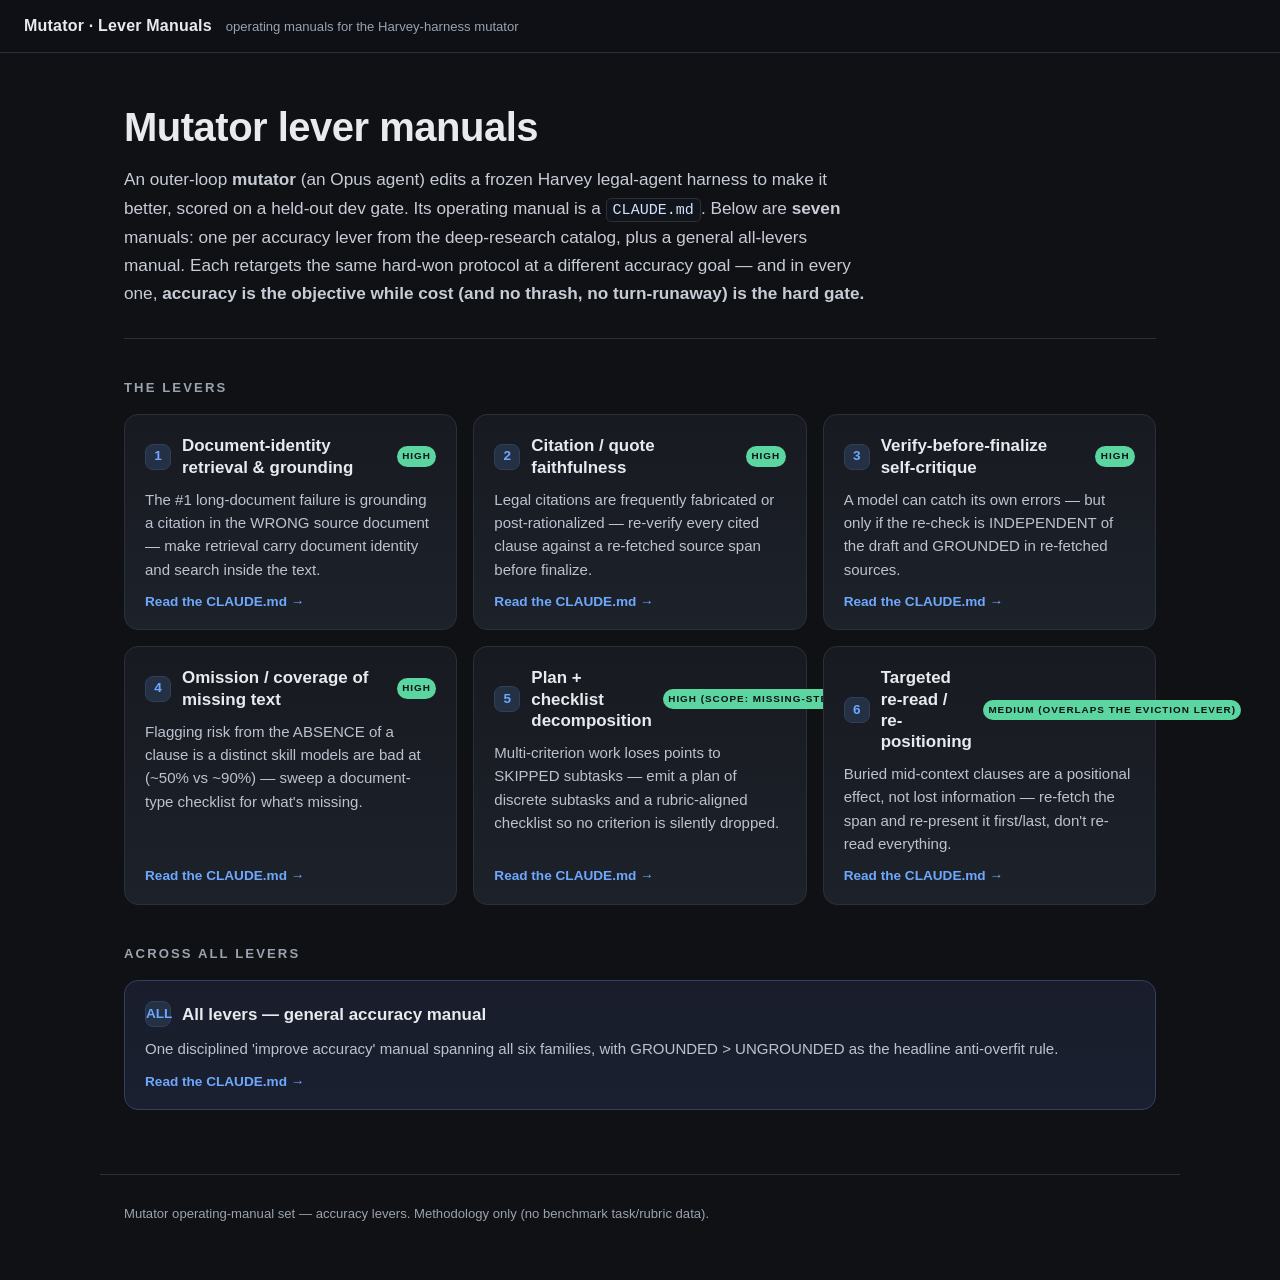
==== index.html @ f007ff62 "Mutator accuracy-lever manuals — static showcase site Seven CLAUDE.md operating manuals (one per acc" ====
<!DOCTYPE html>
<html lang="en">
<head>
<meta charset="utf-8">
<meta name="viewport" content="width=device-width, initial-scale=1">
<title>Mutator lever manuals</title>
<link rel="stylesheet" href="assets/style.css">
</head>
<body>
<header class="topbar">
  <a class="brand" href="index.html">Mutator&nbsp;·&nbsp;Lever&nbsp;Manuals</a>
  <span class="subtle">operating manuals for the Harvey-harness mutator</span>
</header>
<main>

<section class="hero">
  <h1>Mutator lever manuals</h1>
  <p class="lede">An outer-loop <strong>mutator</strong> (an Opus agent) edits a frozen Harvey legal-agent
  harness to make it better, scored on a held-out dev gate. Its operating manual is a <code>CLAUDE.md</code>.
  Below are <strong>seven</strong> manuals: one per accuracy lever from the deep-research catalog, plus a
  general all-levers manual. Each retargets the same hard-won protocol at a different accuracy goal — and in
  every one, <strong>accuracy is the objective while cost (and no thrash, no turn-runaway) is the hard gate.</strong></p>
</section>

<section>
  <h2 class="section-title">The levers</h2>
  <div class="grid">
<a class="card" href="levers/lever1-doc-identity-retrieval.html">
  <div class="card-head"><span class="badge">1</span><h3>Document-identity retrieval &amp; grounding</h3><span class="conf">HIGH</span></div>
  <p class="thesis">The #1 long-document failure is grounding a citation in the WRONG source document — make retrieval carry document identity and search inside the text.</p>
  <span class="card-cta">Read the CLAUDE.md &rarr;</span>
</a>
<a class="card" href="levers/lever2-citation-faithfulness.html">
  <div class="card-head"><span class="badge">2</span><h3>Citation / quote faithfulness</h3><span class="conf">HIGH</span></div>
  <p class="thesis">Legal citations are frequently fabricated or post-rationalized — re-verify every cited clause against a re-fetched source span before finalize.</p>
  <span class="card-cta">Read the CLAUDE.md &rarr;</span>
</a>
<a class="card" href="levers/lever3-verify-before-finalize.html">
  <div class="card-head"><span class="badge">3</span><h3>Verify-before-finalize self-critique</h3><span class="conf">HIGH</span></div>
  <p class="thesis">A model can catch its own errors — but only if the re-check is INDEPENDENT of the draft and GROUNDED in re-fetched sources.</p>
  <span class="card-cta">Read the CLAUDE.md &rarr;</span>
</a>
<a class="card" href="levers/lever4-omission-coverage.html">
  <div class="card-head"><span class="badge">4</span><h3>Omission / coverage of missing text</h3><span class="conf">HIGH</span></div>
  <p class="thesis">Flagging risk from the ABSENCE of a clause is a distinct skill models are bad at (~50% vs ~90%) — sweep a document-type checklist for what&#x27;s missing.</p>
  <span class="card-cta">Read the CLAUDE.md &rarr;</span>
</a>
<a class="card" href="levers/lever5-plan-decomposition.html">
  <div class="card-head"><span class="badge">5</span><h3>Plan + checklist decomposition</h3><span class="conf">HIGH (scope: missing-step / coverage)</span></div>
  <p class="thesis">Multi-criterion work loses points to SKIPPED subtasks — emit a plan of discrete subtasks and a rubric-aligned checklist so no criterion is silently dropped.</p>
  <span class="card-cta">Read the CLAUDE.md &rarr;</span>
</a>
<a class="card" href="levers/lever6-targeted-reposition.html">
  <div class="card-head"><span class="badge">6</span><h3>Targeted re-read / re-positioning</h3><span class="conf">MEDIUM (overlaps the eviction lever)</span></div>
  <p class="thesis">Buried mid-context clauses are a positional effect, not lost information — re-fetch the span and re-present it first/last, don&#x27;t re-read everything.</p>
  <span class="card-cta">Read the CLAUDE.md &rarr;</span>
</a>
  </div>
</section>
<section>
  <h2 class="section-title">Across all levers</h2>
  <div class="grid one">
<a class="card all" href="levers/all-levers-accuracy.html">
  <div class="card-head"><span class="badge">ALL</span><h3>All levers — general accuracy manual</h3></div>
  <p class="thesis">One disciplined &#x27;improve accuracy&#x27; manual spanning all six families, with GROUNDED &gt; UNGROUNDED as the headline anti-overfit rule.</p>
  <span class="card-cta">Read the CLAUDE.md &rarr;</span>
</a>
  </div>
</section>

</main>
<footer class="foot">
  <span>Mutator operating-manual set — accuracy levers. Methodology only (no benchmark task/rubric data).</span>
</footer>
</body>
</html>
---- assets/style.css ----
:root{
  --bg:#0f1115; --panel:#171a21; --panel2:#1d2129; --ink:#e8eaed; --muted:#9aa3af;
  --line:#2a2f3a; --accent:#6ea8fe; --accent2:#8b9cff; --code-bg:#11141a; --code-ink:#cfe3ff;
  --good:#5bd6a0; --warn:#e9c46a; --maxw:1080px;
}
*{box-sizing:border-box}
html{-webkit-text-size-adjust:100%}
body{
  margin:0; background:var(--bg); color:var(--ink);
  font:16px/1.65 -apple-system,BlinkMacSystemFont,"Segoe UI",Roboto,Helvetica,Arial,sans-serif;
}
a{color:var(--accent); text-decoration:none}
a:hover{text-decoration:underline}
code{
  font-family:"SF Mono",ui-monospace,SFMono-Regular,Menlo,Consolas,monospace;
  font-size:.875em; background:var(--code-bg); color:var(--code-ink);
  padding:.12em .4em; border-radius:5px; border:1px solid var(--line);
}
.topbar{
  position:sticky; top:0; z-index:5; display:flex; align-items:baseline; gap:14px; flex-wrap:wrap;
  padding:13px 24px; background:rgba(15,17,21,.86); backdrop-filter:saturate(140%) blur(8px);
  border-bottom:1px solid var(--line);
}
.brand{font-weight:700; letter-spacing:.2px; color:var(--ink)}
.brand:hover{text-decoration:none; color:var(--accent)}
.subtle{color:var(--muted); font-size:.82rem}
main{max-width:var(--maxw); margin:0 auto; padding:0 24px 64px}
.foot{max-width:var(--maxw); margin:0 auto; padding:28px 24px 56px; color:var(--muted); font-size:.82rem; border-top:1px solid var(--line)}

/* hero / index */
.hero{padding:52px 0 30px; border-bottom:1px solid var(--line); margin-bottom:34px}
.hero h1{font-size:2.5rem; line-height:1.1; margin:0 0 16px; letter-spacing:-.5px}
.lede{font-size:1.075rem; color:#c7ccd6; max-width:78ch; margin:0}
.section-title{font-size:.82rem; text-transform:uppercase; letter-spacing:.16em; color:var(--muted); margin:38px 0 16px; font-weight:600}
.grid{display:grid; grid-template-columns:repeat(auto-fill,minmax(330px,1fr)); gap:16px}
.grid.one{grid-template-columns:1fr}
.card{
  display:flex; flex-direction:column; gap:10px; padding:20px 20px 16px;
  background:linear-gradient(180deg,var(--panel),var(--panel2)); border:1px solid var(--line);
  border-radius:14px; color:var(--ink); transition:border-color .15s, transform .15s, box-shadow .15s;
}
.card:hover{text-decoration:none; transform:translateY(-2px);
  border-color:var(--accent); box-shadow:0 8px 30px -16px rgba(110,168,254,.5)}
.card.all{background:linear-gradient(180deg,#191d2b,#1a2030); border-color:#33405e}
.card-head{display:flex; align-items:center; gap:11px}
.card-head h3{margin:0; font-size:1.06rem; line-height:1.25; flex:1}
.badge{
  flex:none; width:26px; height:26px; display:grid; place-items:center; border-radius:8px;
  background:#243044; color:var(--accent); font-weight:700; font-size:.85rem; border:1px solid #31405a;
}
.badge.big{width:46px; height:46px; font-size:1.15rem; border-radius:12px}
.conf{font-size:.62rem; letter-spacing:.1em; font-weight:700; color:#0f1115; background:var(--good);
  padding:.2em .55em; border-radius:999px; text-transform:uppercase; white-space:nowrap}
.thesis{margin:0; color:#bcc3cf; font-size:.94rem; line-height:1.55}
.card-cta{margin-top:auto; color:var(--accent); font-size:.85rem; font-weight:600}

/* lever page header */
.crumbs{padding:22px 0 0; color:var(--muted); font-size:.85rem}
.crumbs span{margin:0 6px; color:var(--line)}
.lever-head{display:flex; gap:18px; align-items:flex-start; padding:16px 0 8px}
.lever-head h1{margin:0 0 8px; font-size:2rem; letter-spacing:-.4px; line-height:1.12}
.lever-thesis{font-size:1.02rem; color:#c7ccd6; max-width:80ch}
.meta-strip{display:grid; grid-template-columns:repeat(auto-fit,minmax(210px,1fr)); gap:1px;
  background:var(--line); border:1px solid var(--line); border-radius:12px; overflow:hidden; margin:18px 0 8px}
.meta-item{background:var(--panel); padding:12px 14px; display:flex; flex-direction:column; gap:3px}
.meta-k{font-size:.66rem; text-transform:uppercase; letter-spacing:.13em; color:var(--muted); font-weight:600}
.meta-v{font-size:.9rem; color:#dfe3ea}
.doc-meta{color:var(--muted); font-size:.8rem; margin:14px 0 0}

/* the rendered manual */
.doc{
  margin-top:18px; padding:30px 34px; background:var(--panel); border:1px solid var(--line);
  border-radius:16px;
}
.doc h1{font-size:1.55rem; margin:0 0 6px; letter-spacing:-.3px}
.doc h2{font-size:1.22rem; margin:34px 0 12px; padding-top:18px; border-top:1px solid var(--line); letter-spacing:-.2px}
.doc h2:first-of-type{border-top:0; padding-top:0; margin-top:6px}
.doc h3{font-size:1.02rem; margin:24px 0 10px}
.doc p{margin:12px 0; color:#d5dae2}
.doc ul,.doc ol{margin:12px 0; padding-left:24px}
.doc li{margin:7px 0; color:#d5dae2}
.doc li::marker{color:var(--accent)}
.doc strong{color:#fff; font-weight:650}
.doc em{color:#e4d9b8; font-style:italic}
.doc hr{border:0; border-top:1px solid var(--line); margin:26px 0}
.doc blockquote{
  margin:18px 0; padding:6px 18px; border-left:3px solid var(--accent2);
  background:var(--panel2); border-radius:0 10px 10px 0;
}
.doc blockquote p{color:#cdd3dd}
.table-wrap{overflow-x:auto; margin:16px 0; border:1px solid var(--line); border-radius:12px}
.doc table{border-collapse:collapse; width:100%; font-size:.92rem}
.doc th,.doc td{text-align:left; padding:11px 14px; border-bottom:1px solid var(--line); vertical-align:top}
.doc th{background:var(--panel2); color:#eef1f6; font-weight:650; white-space:nowrap}
.doc tr:last-child td{border-bottom:0}
.doc td code,.doc th code{white-space:nowrap}

@media (max-width:560px){
  .hero h1{font-size:2rem}
  .lever-head{flex-direction:column; gap:10px}
  .doc{padding:22px 18px}
}
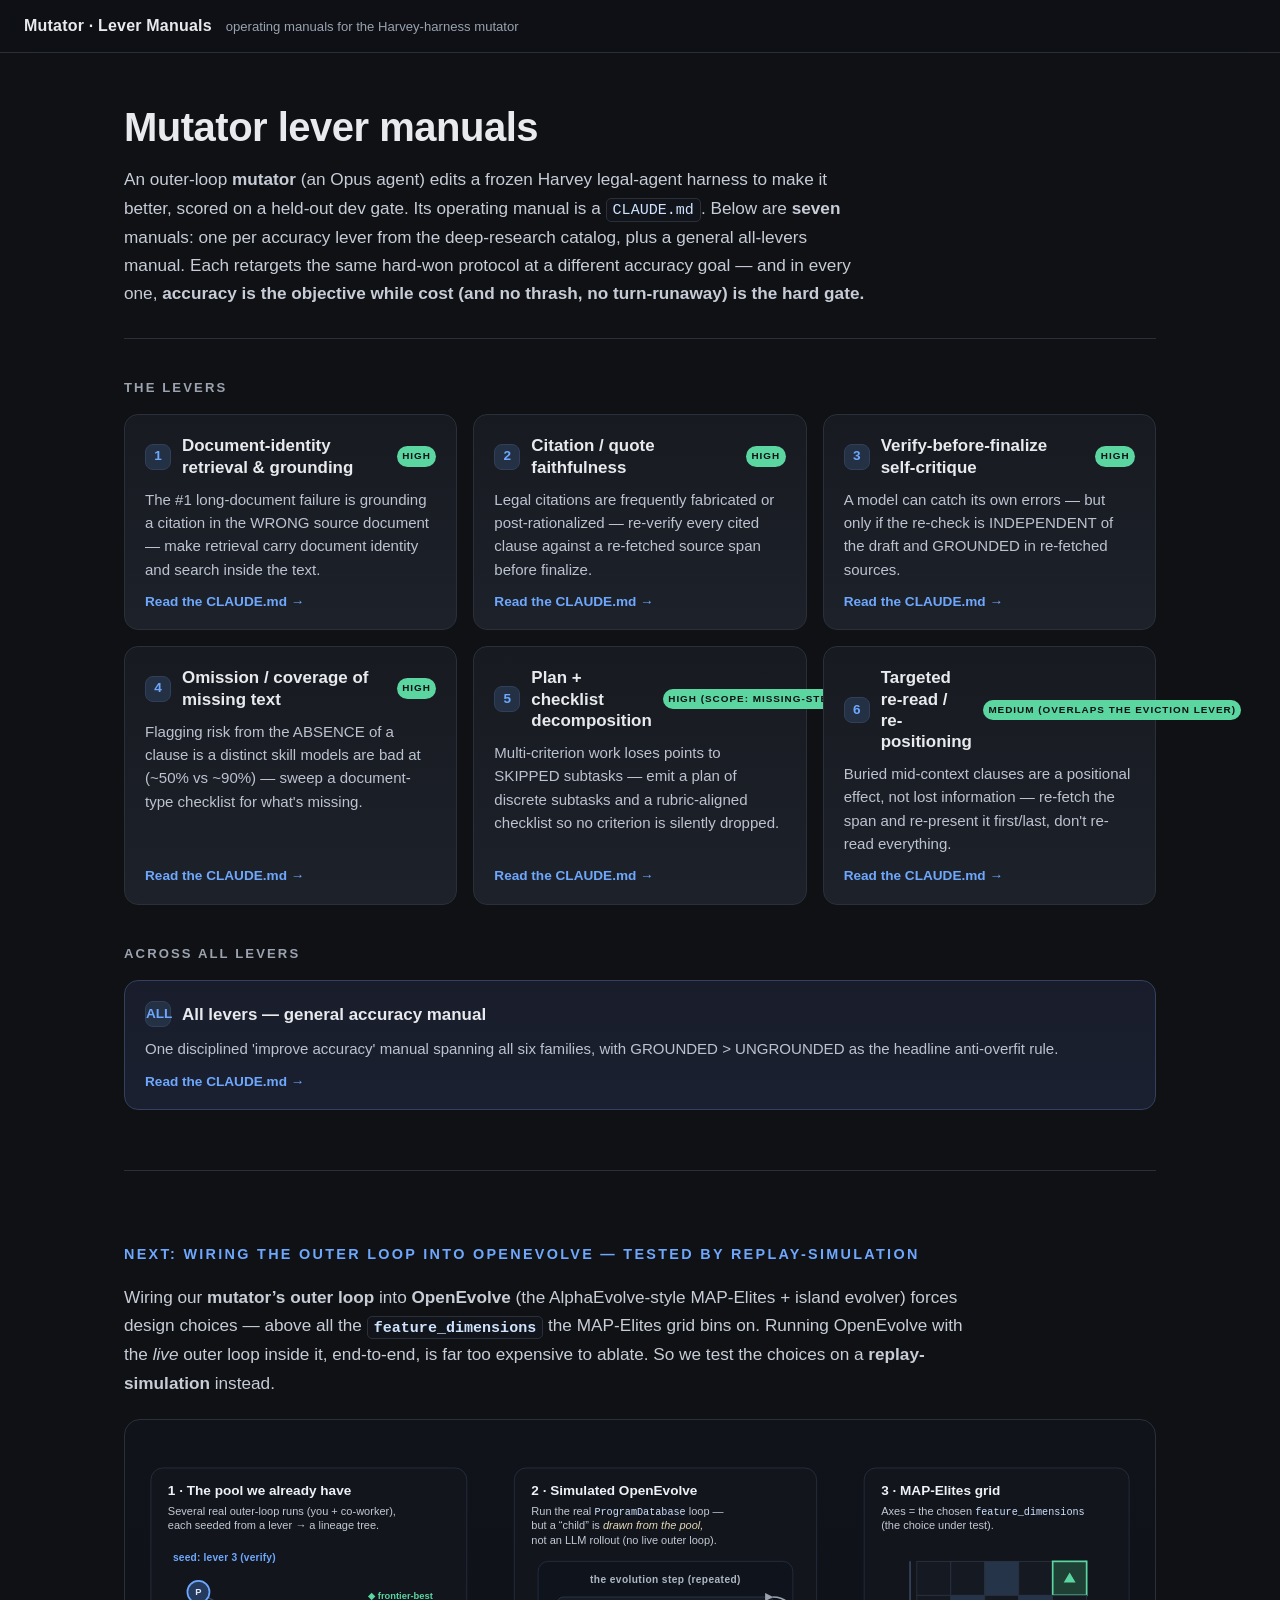
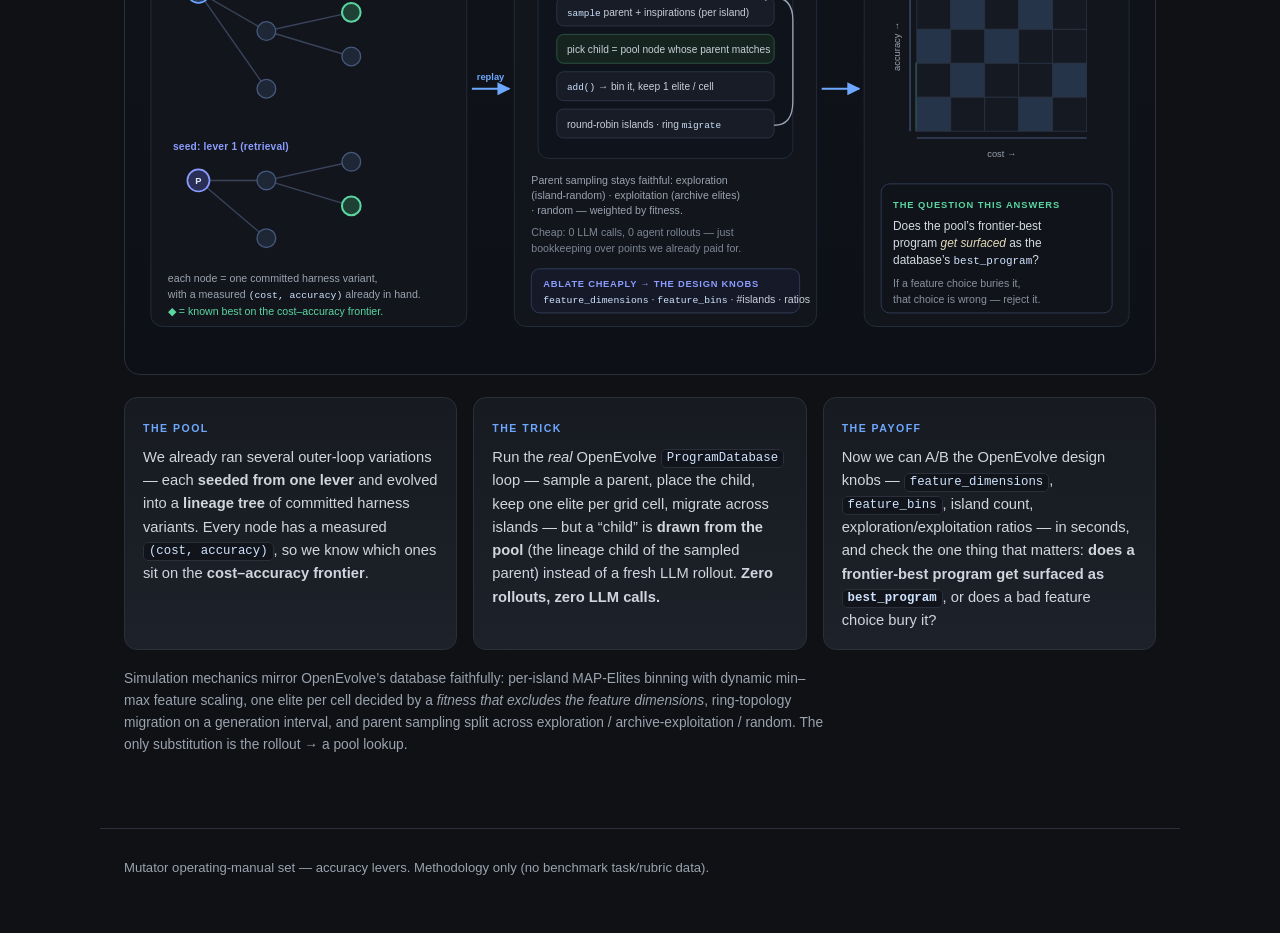
==== commit 642cbf9d: "Add bottom illustration: OpenEvolve replay-simulation plan New index section illustrating how we'll " ====
--- a/index.html
+++ b/index.html
@@ -68,6 +68,206 @@
   </div>
 </section>
 
+<section class="evolve">
+  <h2 class="section-title">Next: wiring the outer loop into OpenEvolve &mdash; tested by replay-simulation</h2>
+  <p class="lede evolve-lede">Wiring our <strong>mutator&rsquo;s outer loop</strong> into <strong>OpenEvolve</strong>
+  (the AlphaEvolve-style MAP-Elites + island evolver) forces design choices &mdash; above all the
+  <strong><code>feature_dimensions</code></strong> the MAP-Elites grid bins on. Running OpenEvolve with the
+  <em>live</em> outer loop inside it, end-to-end, is far too expensive to ablate. So we test the choices on a
+  <strong>replay-simulation</strong> instead.</p>
+  <div class="evolve-figure">
+    
+<svg viewBox="0 0 1180 620" role="img"
+     aria-label="Replay-simulation of OpenEvolve over a pre-computed lineage-tree pool of outer-loop runs, to cheaply ablate the MAP-Elites feature dimensions."
+     xmlns="http://www.w3.org/2000/svg" class="evolve-svg">
+  <defs>
+    <marker id="ar" viewBox="0 0 10 10" refX="9" refY="5" markerWidth="7" markerHeight="7" orient="auto-start-end">
+      <path d="M0 0L10 5L0 10z" fill="#6ea8fe"/>
+    </marker>
+    <marker id="arw" viewBox="0 0 10 10" refX="9" refY="5" markerWidth="6" markerHeight="6" orient="auto-start-end">
+      <path d="M0 0L10 5L0 10z" fill="#9aa3af"/>
+    </marker>
+    <linearGradient id="frontier" x1="0" y1="1" x2="1" y2="0">
+      <stop offset="0" stop-color="#5bd6a0"/><stop offset="1" stop-color="#8b9cff"/>
+    </linearGradient>
+  </defs>
+
+  <!-- ============================ PANEL 1 : the POOL ====================== -->
+  <g>
+    <rect x="14" y="40" width="372" height="540" rx="14" class="panel-box"/>
+    <text x="34" y="72" class="svg-h">1 &#183; The pool we already have</text>
+    <text x="34" y="95" class="svg-sub">Several real outer-loop runs (you + co-worker),</text>
+    <text x="34" y="112" class="svg-sub">each seeded from a lever &#8594; a lineage tree.</text>
+
+    <!-- lineage tree: two seeded parents, each evolving children -->
+    <!-- parent A (lever-seeded) -->
+    <text x="40" y="150" class="svg-tag accent">seed: lever&#160;3 (verify)</text>
+    <line x1="70" y1="186" x2="150" y2="232" class="edge"/>
+    <line x1="70" y1="186" x2="150" y2="300" class="edge"/>
+    <line x1="150" y1="232" x2="250" y2="210" class="edge"/>
+    <line x1="150" y1="232" x2="250" y2="262" class="edge"/>
+    <circle cx="70"  cy="186" r="13" class="node parent"/>
+    <circle cx="150" cy="232" r="11" class="node"/>
+    <circle cx="150" cy="300" r="11" class="node"/>
+    <circle cx="250" cy="210" r="11" class="node frontier-node"/>
+    <circle cx="250" cy="262" r="11" class="node"/>
+    <text x="70"  y="190" class="nlab">P</text>
+    <text x="270" y="194" class="nlab small frontier-tx">&#9670; frontier-best</text>
+
+    <!-- parent B (different lever seed) -->
+    <text x="40" y="372" class="svg-tag accent2">seed: lever&#160;1 (retrieval)</text>
+    <line x1="70" y1="408" x2="150" y2="408" class="edge"/>
+    <line x1="150" y1="408" x2="250" y2="386" class="edge"/>
+    <line x1="150" y1="408" x2="250" y2="438" class="edge"/>
+    <line x1="70" y1="408" x2="150" y2="476" class="edge"/>
+    <circle cx="70"  cy="408" r="13" class="node parent2"/>
+    <circle cx="150" cy="408" r="11" class="node"/>
+    <circle cx="250" cy="386" r="11" class="node"/>
+    <circle cx="250" cy="438" r="11" class="node frontier-node"/>
+    <circle cx="150" cy="476" r="11" class="node"/>
+    <text x="70" y="412" class="nlab">P</text>
+
+    <!-- each node carries (cost, acc) -->
+    <text x="34" y="528" class="svg-note">each node = one committed harness variant,</text>
+    <text x="34" y="546" class="svg-note">with a measured <tspan class="mono">(cost, accuracy)</tspan> already in hand.</text>
+    <text x="34" y="566" class="svg-note frontier-tx">&#9670; = known best on the cost&#8211;accuracy frontier.</text>
+  </g>
+
+  <!-- arrow pool -> sim -->
+  <line x1="392" y1="300" x2="436" y2="300" class="flow" marker-end="url(#ar)"/>
+  <text x="414" y="290" class="svg-flowlab" text-anchor="middle">replay</text>
+
+  <!-- ===================== PANEL 2 : the SIMULATION ====================== -->
+  <g>
+    <rect x="442" y="40" width="356" height="540" rx="14" class="panel-box"/>
+    <text x="462" y="72" class="svg-h">2 &#183; Simulated OpenEvolve</text>
+    <text x="462" y="95" class="svg-sub">Run the real <tspan class="mono">ProgramDatabase</tspan> loop &#8212;</text>
+    <text x="462" y="112" class="svg-sub">but a &#8220;child&#8221; is <tspan class="em">drawn from the pool,</tspan></text>
+    <text x="462" y="129" class="svg-sub">not an LLM rollout (no live outer loop).</text>
+
+    <!-- the loop ring -->
+    <g class="loopbox">
+      <rect x="470" y="150" width="300" height="232" rx="12" class="loop-bg"/>
+      <text x="620" y="176" class="svg-step" text-anchor="middle">the evolution step (repeated)</text>
+
+      <rect x="492" y="192" width="256" height="34" rx="8" class="step-card"/>
+      <text x="504" y="214" class="step-tx"><tspan class="mono">sample</tspan> parent + inspirations (per island)</text>
+
+      <rect x="492" y="236" width="256" height="34" rx="8" class="step-card pick"/>
+      <text x="504" y="258" class="step-tx">pick child = pool node whose parent matches</text>
+
+      <rect x="492" y="280" width="256" height="34" rx="8" class="step-card"/>
+      <text x="504" y="302" class="step-tx"><tspan class="mono">add()</tspan> &#8594; bin it, keep 1 elite / cell</text>
+
+      <rect x="492" y="324" width="256" height="34" rx="8" class="step-card"/>
+      <text x="504" y="346" class="step-tx">round-robin islands &#183; ring <tspan class="mono">migrate</tspan></text>
+
+      <!-- recirculation arrow -->
+      <path d="M748 343 q22 0 22 -28 v-96 q0 -27 -24 -27" class="flow thin" fill="none" marker-end="url(#arw)"/>
+    </g>
+
+    <text x="462" y="412" class="svg-note">Parent sampling stays faithful: exploration</text>
+    <text x="462" y="430" class="svg-note">(island-random) &#183; exploitation (archive elites)</text>
+    <text x="462" y="448" class="svg-note">&#183; random &#8212; weighted by fitness.</text>
+    <text x="462" y="474" class="svg-note dim">Cheap: 0 LLM calls, 0 agent rollouts &#8212; just</text>
+    <text x="462" y="492" class="svg-note dim">bookkeeping over points we already paid for.</text>
+
+    <rect x="462" y="512" width="316" height="52" rx="10" class="knob-box"/>
+    <text x="476" y="533" class="knob-h">ablate cheaply &#8594; the design knobs</text>
+    <text x="476" y="552" class="knob-tx"><tspan class="mono">feature_dimensions</tspan> &#183; <tspan class="mono">feature_bins</tspan> &#183; #islands &#183; ratios</text>
+  </g>
+
+  <!-- arrow sim -> grid -->
+  <line x1="804" y1="300" x2="848" y2="300" class="flow" marker-end="url(#ar)"/>
+
+  <!-- ===================== PANEL 3 : grid + verdict ====================== -->
+  <g>
+    <rect x="854" y="40" width="312" height="540" rx="14" class="panel-box"/>
+    <text x="874" y="72" class="svg-h">3 &#183; MAP-Elites grid</text>
+    <text x="874" y="95" class="svg-sub">Axes = the chosen <tspan class="mono">feature_dimensions</tspan></text>
+    <text x="874" y="112" class="svg-sub">(the choice under test).</text>
+
+    <!-- grid: 5x5 cells, axes accuracy (y) vs cost (x) -->
+    <g transform="translate(916,150)">
+      <!-- frontier sweep behind cells -->
+      <path d="M0 200 L0 120 Q90 70 200 0" stroke="url(#frontier)" stroke-width="3" fill="none" opacity="0.5"/>
+      <!-- cells -->
+      <g class="cellgrid">
+        <rect x="0"   y="0"   width="40" height="40" class="cell"/>
+        <rect x="40"  y="0"   width="40" height="40" class="cell"/>
+        <rect x="80"  y="0"   width="40" height="40" class="cell occ"/>
+        <rect x="120" y="0"   width="40" height="40" class="cell"/>
+        <rect x="160" y="0"   width="40" height="40" class="cell win"/>
+        <rect x="0"   y="40"  width="40" height="40" class="cell"/>
+        <rect x="40"  y="40"  width="40" height="40" class="cell occ"/>
+        <rect x="80"  y="40"  width="40" height="40" class="cell"/>
+        <rect x="120" y="40"  width="40" height="40" class="cell occ"/>
+        <rect x="160" y="40"  width="40" height="40" class="cell"/>
+        <rect x="0"   y="80"  width="40" height="40" class="cell occ"/>
+        <rect x="40"  y="80"  width="40" height="40" class="cell"/>
+        <rect x="80"  y="80"  width="40" height="40" class="cell occ"/>
+        <rect x="120" y="80"  width="40" height="40" class="cell"/>
+        <rect x="160" y="80"  width="40" height="40" class="cell"/>
+        <rect x="0"   y="120" width="40" height="40" class="cell"/>
+        <rect x="40"  y="120" width="40" height="40" class="cell occ"/>
+        <rect x="80"  y="120" width="40" height="40" class="cell"/>
+        <rect x="120" y="120" width="40" height="40" class="cell"/>
+        <rect x="160" y="120" width="40" height="40" class="cell occ"/>
+        <rect x="0"   y="160" width="40" height="40" class="cell occ"/>
+        <rect x="40"  y="160" width="40" height="40" class="cell"/>
+        <rect x="80"  y="160" width="40" height="40" class="cell"/>
+        <rect x="120" y="160" width="40" height="40" class="cell occ"/>
+        <rect x="160" y="160" width="40" height="40" class="cell"/>
+      </g>
+      <!-- the winning cell gets the frontier marker -->
+      <path d="M180 13 l7 12 l-14 0 z" class="winmark"/>
+      <!-- axes -->
+      <line x1="0" y1="208" x2="200" y2="208" class="axis"/>
+      <line x1="-8" y1="0" x2="-8" y2="200" class="axis"/>
+      <text x="100" y="230" class="axlab" text-anchor="middle">cost &#8594;</text>
+      <text x="-20" y="100" class="axlab" text-anchor="middle" transform="rotate(-90,-20,100)">accuracy &#8594;</text>
+    </g>
+
+    <!-- verdict -->
+    <rect x="874" y="412" width="272" height="152" rx="10" class="verdict-box"/>
+    <text x="888" y="440" class="verdict-h">the question this answers</text>
+    <text x="888" y="466" class="verdict-tx">Does the pool&#8217;s frontier-best</text>
+    <text x="888" y="486" class="verdict-tx">program <tspan class="em">get surfaced</tspan> as the</text>
+    <text x="888" y="506" class="verdict-tx">database&#8217;s <tspan class="mono">best_program</tspan>?</text>
+    <text x="888" y="534" class="verdict-tx dim">If a feature choice buries it,</text>
+    <text x="888" y="552" class="verdict-tx dim">that choice is wrong &#8212; reject it.</text>
+  </g>
+</svg>
+
+  </div>
+  <div class="evolve-cards">
+    <div class="ec">
+      <span class="ec-k">The pool</span>
+      <p>We already ran several outer-loop variations &mdash; each <strong>seeded from one lever</strong> and
+      evolved into a <strong>lineage tree</strong> of committed harness variants. Every node has a measured
+      <code>(cost, accuracy)</code>, so we know which ones sit on the <strong>cost&ndash;accuracy frontier</strong>.</p>
+    </div>
+    <div class="ec">
+      <span class="ec-k">The trick</span>
+      <p>Run the <em>real</em> OpenEvolve <code>ProgramDatabase</code> loop &mdash; sample a parent, place the
+      child, keep one elite per grid cell, migrate across islands &mdash; but a &ldquo;child&rdquo; is
+      <strong>drawn from the pool</strong> (the lineage child of the sampled parent) instead of a fresh LLM
+      rollout. <strong>Zero rollouts, zero LLM calls.</strong></p>
+    </div>
+    <div class="ec">
+      <span class="ec-k">The payoff</span>
+      <p>Now we can A/B the OpenEvolve design knobs &mdash; <code>feature_dimensions</code>,
+      <code>feature_bins</code>, island count, exploration/exploitation ratios &mdash; in seconds, and check the
+      one thing that matters: <strong>does a frontier-best program get surfaced as <code>best_program</code></strong>,
+      or does a bad feature choice bury it?</p>
+    </div>
+  </div>
+  <p class="evolve-foot">Simulation mechanics mirror OpenEvolve&rsquo;s database faithfully: per-island MAP-Elites
+  binning with dynamic min&ndash;max feature scaling, one elite per cell decided by a <em>fitness that excludes the
+  feature dimensions</em>, ring-topology migration on a generation interval, and parent sampling split across
+  exploration / archive-exploitation / random. The only substitution is the rollout &rarr; a pool lookup.</p>
+</section>
+
 </main>
 <footer class="foot">
   <span>Mutator operating-manual set — accuracy levers. Methodology only (no benchmark task/rubric data).</span>
--- a/assets/style.css
+++ b/assets/style.css
@@ -95,6 +95,68 @@
 .doc tr:last-child td{border-bottom:0}
 .doc td code,.doc th code{white-space:nowrap}
 
+/* ===== bottom illustration: OpenEvolve replay-simulation ===== */
+.evolve{margin-top:60px; padding-top:34px; border-top:1px solid var(--line)}
+.evolve .section-title{color:var(--accent); font-size:.9rem}
+.evolve-lede{margin:0 0 22px; max-width:88ch}
+.evolve-figure{
+  background:linear-gradient(180deg,#10131a,#0d1016); border:1px solid var(--line);
+  border-radius:16px; padding:14px; overflow-x:auto;
+}
+.evolve-svg{display:block; width:100%; min-width:980px; height:auto}
+.evolve-cards{display:grid; grid-template-columns:repeat(3,1fr); gap:16px; margin:22px 0 8px}
+.ec{background:linear-gradient(180deg,var(--panel),var(--panel2)); border:1px solid var(--line);
+  border-radius:13px; padding:16px 18px}
+.ec-k{display:inline-block; font-size:.66rem; letter-spacing:.14em; text-transform:uppercase;
+  font-weight:700; color:var(--accent); margin-bottom:8px}
+.ec p{margin:0; font-size:.92rem; line-height:1.58; color:#d0d5de}
+.ec code{font-size:.84em}
+.evolve-foot{margin:18px 0 8px; font-size:.86rem; line-height:1.6; color:var(--muted); max-width:92ch}
+
+/* SVG primitives */
+.evolve-svg .panel-box{fill:#12151c; stroke:#283040; stroke-width:1}
+.evolve-svg .svg-h{fill:#eef1f6; font:700 16px -apple-system,BlinkMacSystemFont,"Segoe UI",Roboto,sans-serif}
+.evolve-svg .svg-sub{fill:#c2c9d4; font:13px -apple-system,BlinkMacSystemFont,"Segoe UI",Roboto,sans-serif}
+.evolve-svg .svg-step{fill:#aeb6c2; font:600 12px -apple-system,BlinkMacSystemFont,"Segoe UI",Roboto,sans-serif; letter-spacing:.04em}
+.evolve-svg .svg-note{fill:#9aa3af; font:12.5px -apple-system,BlinkMacSystemFont,"Segoe UI",Roboto,sans-serif}
+.evolve-svg .svg-note.dim{fill:#7d8593}
+.evolve-svg .svg-tag{font:700 12px -apple-system,BlinkMacSystemFont,"Segoe UI",Roboto,sans-serif; letter-spacing:.02em}
+.evolve-svg .svg-tag.accent{fill:#6ea8fe}
+.evolve-svg .svg-tag.accent2{fill:#8b9cff}
+.evolve-svg .svg-flowlab{fill:#6ea8fe; font:600 11px -apple-system,BlinkMacSystemFont,"Segoe UI",Roboto,sans-serif}
+.evolve-svg .mono{font-family:"SF Mono",ui-monospace,SFMono-Regular,Menlo,Consolas,monospace; fill:#cfe3ff; font-size:.92em}
+.evolve-svg .em{fill:#e4d9b8; font-style:italic}
+.evolve-svg .edge{stroke:#39435a; stroke-width:1.6}
+.evolve-svg .node{fill:#1d2735; stroke:#46597d; stroke-width:1.6}
+.evolve-svg .node.parent{fill:#243a5e; stroke:#6ea8fe; stroke-width:2}
+.evolve-svg .node.parent2{fill:#2a2f57; stroke:#8b9cff; stroke-width:2}
+.evolve-svg .node.frontier-node{fill:#1e4035; stroke:#5bd6a0; stroke-width:2.4}
+.evolve-svg .nlab{fill:#dfe6f0; font:600 11px -apple-system,BlinkMacSystemFont,sans-serif; text-anchor:middle}
+.evolve-svg .nlab.small{font-size:11px; text-anchor:start}
+.evolve-svg .frontier-tx{fill:#5bd6a0}
+.evolve-svg .flow{stroke:#6ea8fe; stroke-width:2.2; fill:none}
+.evolve-svg .flow.thin{stroke:#9aa3af; stroke-width:1.6}
+.evolve-svg .loop-bg{fill:#0f141c; stroke:#283040; stroke-width:1}
+.evolve-svg .step-card{fill:#171c26; stroke:#2e3848; stroke-width:1}
+.evolve-svg .step-card.pick{fill:#16241f; stroke:#2f5a48}
+.evolve-svg .step-tx{fill:#c8cfda; font:12px -apple-system,BlinkMacSystemFont,"Segoe UI",Roboto,sans-serif}
+.evolve-svg .knob-box{fill:#161a28; stroke:#33405e; stroke-width:1}
+.evolve-svg .knob-h{fill:#8b9cff; font:700 11px -apple-system,BlinkMacSystemFont,sans-serif; letter-spacing:.08em; text-transform:uppercase}
+.evolve-svg .knob-tx{fill:#c8cfda; font:12.5px -apple-system,BlinkMacSystemFont,"Segoe UI",Roboto,sans-serif}
+.evolve-svg .cell{fill:#141922; stroke:#2a3342; stroke-width:1}
+.evolve-svg .cell.occ{fill:#26344a}
+.evolve-svg .cell.win{fill:#1e4035; stroke:#5bd6a0; stroke-width:2}
+.evolve-svg .winmark{fill:#5bd6a0}
+.evolve-svg .axis{stroke:#46597d; stroke-width:1.4}
+.evolve-svg .axlab{fill:#9aa3af; font:11px -apple-system,BlinkMacSystemFont,sans-serif}
+.evolve-svg .verdict-box{fill:#10131a; stroke:#33405e; stroke-width:1}
+.evolve-svg .verdict-h{fill:#5bd6a0; font:700 11px -apple-system,BlinkMacSystemFont,sans-serif; letter-spacing:.1em; text-transform:uppercase}
+.evolve-svg .verdict-tx{fill:#d5dae2; font:14px -apple-system,BlinkMacSystemFont,"Segoe UI",Roboto,sans-serif}
+.evolve-svg .verdict-tx.dim{fill:#8a92a0; font-size:12.5px}
+
+@media (max-width:820px){
+  .evolve-cards{grid-template-columns:1fr}
+}
 @media (max-width:560px){
   .hero h1{font-size:2rem}
   .lever-head{flex-direction:column; gap:10px}
